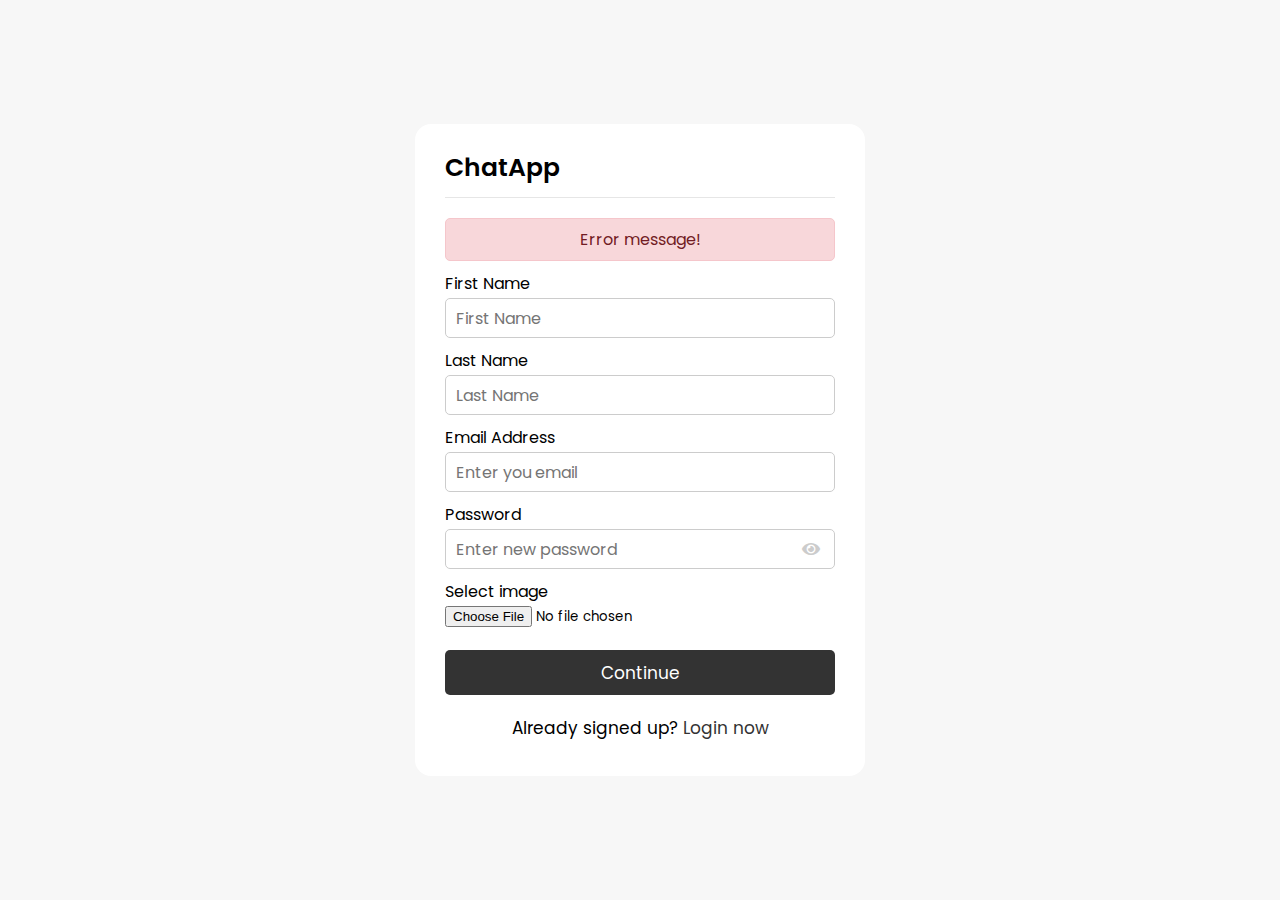
==== index.html @ 695b5f01 "Inicio de repositorio" ====
<!DOCTYPE html>
<html lang="en">
<head>
    <meta charset="UTF-8">
    <meta http-equiv="X-UA-Compatible" content="IE=edge">
    <meta name="viewport" content="width=device-width, initial-scale=1.0">
    <link rel="stylesheet" href="style.css">
    <link rel="stylesheet" href="https://cdnjs.cloudflare.com/ajax/libs/font-awesome/5.15.2/css/all.min.css"/>
    <title>ChatApp</title>
</head>
<body>
    <div class="wrapper">
        <section class="form signup"> 
            <header>ChatApp</header>
            <form action="#">
                <div class="error-txt">Error message!</div>
                <div class="name-details">
                    <div class="field input">
                        <label>First Name</label>
                        <input type="text" placeholder="First Name">
                    </div>
                    <div class="field input">
                        <label>Last Name</label>
                        <input type="text" placeholder="Last Name">
                    </div>
                    <div class="field input">
                        <label>Email Address</label>
                        <input type="text" placeholder="Enter you email">
                    </div>
                    <div class="field input">
                        <label>Password</label>
                        <input type="text" placeholder="Enter new password">
                        <i class="fas fa-eye"></i>
                    </div>
                    <div class="field">
                        <label>Select image</label>
                        <input type="file">
                    </div>
                    <div class="field button">
                        <input type="submit" value="Continue">
                    </div>   
                </div>
            </form>
            <div class="link">Already signed up? <a href="#">Login now</a></div>
        </section>
    </div>

</body>
</html>
---- style.css ----
@import url('https://fonts.googleapis.com/css2?family=Poppins:wght@200;300;400;500;600;700&display=swap');
*{
  margin: 0;
  padding: 0;
  box-sizing: border-box;
  text-decoration: none;
  font-family: 'Poppins', sans-serif;
}
body{
    display: flex;
    align-items: center;
    justify-content: center;
    min-height: 100vh;
    background-color: #f7f7f7;
}
.wrapper{
    background: #fff;
    width: 450px;
    border-radius: 16px;
    box-shadow: 0 0 128px 0 rgba(0,0,0,0.1)
                0 32px 64px -48px rgba(0,0,0,0.5);
}
/*Signup form CSS code*/
.form{
    padding: 25px 30px;
}
.form header{
    font-size: 25px;
    font-weight: 600;
    padding-bottom: 10px;
    border-bottom: 1px solid #e6e6e6;   
}
.form form{
    margin: 20px 0;
}
.form form .error-txt{
    color: #721c24;
    background:#f8d7da;
    padding: 8px 10px;
    text-align: center;
    border-radius: 5px;
    margin-bottom: 10px;
    border: 1px solid #f5c6cb;
}

.form form .field{
    display: flex;
    position: relative;
    flex-direction: column;
    margin-bottom: 10px;
}

.form form .field label{
    margin-bottom: 2px;
}

.form form .input input{
    outline: none;
}

.form form .input input{
    height: 40px;
    width: 100%;
    font-size: 16px;
    padding: 0 10px;
    border: 1px solid #ccc;
    border-radius: 5px;
}
.form form .image input{
    font-size: 17px;
}

.form form .button input{
    margin-top: 13px;
    height: 45px;
    border: none;
    font-size: 17px;
    font-weight: 400;
    background: #333;
    color: #fff;
    border-radius: 5px;
    cursor: pointer;
}

.form form .field i{
    position: absolute;
    right: 15px;
    color: #ccc;
    top: 70%;
    transform: translateY(-50%);
    cursor: pointer;
}

.form .link{
    text-align: center;
    margin: 10px 0;
    font-size: 17px;
}
.form .link a{
    color: #333;
}
.form .link a:hover{
    text-decoration: underl
    ine;
}
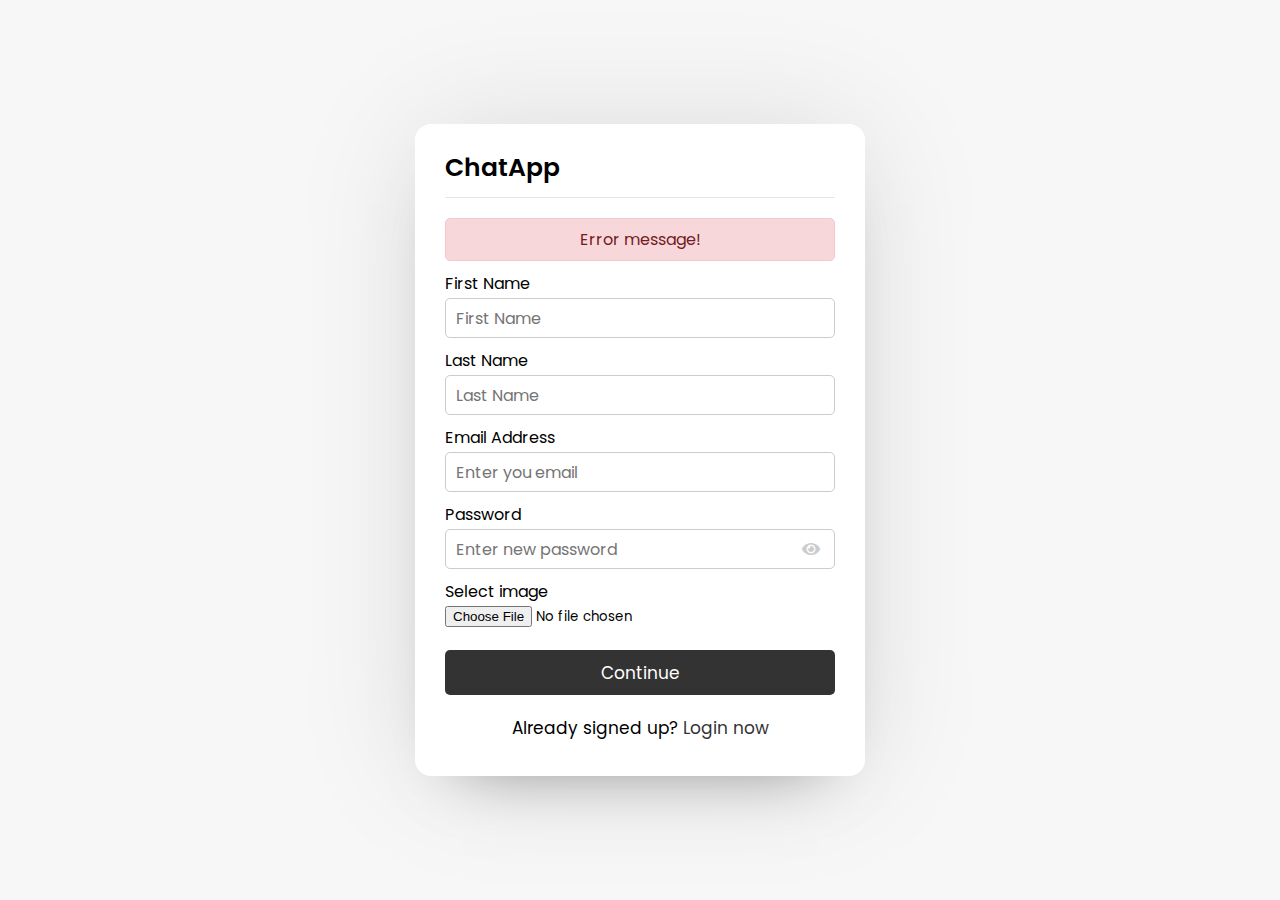
==== commit 19aca400: "Agregue carpeta javascript y togglebutton en password" ====
--- a/index.html
+++ b/index.html
@@ -29,7 +29,7 @@
                     </div>
                     <div class="field input">
                         <label>Password</label>
-                        <input type="text" placeholder="Enter new password">
+                        <input type="password" placeholder="Enter new password">
                         <i class="fas fa-eye"></i>
                     </div>
                     <div class="field">
@@ -44,6 +44,8 @@
             <div class="link">Already signed up? <a href="#">Login now</a></div>
         </section>
     </div>
+    
+    <script src="/javascript/pass-show-hide.js"></script>
 
 </body>
 </html>--- a/style.css
+++ b/style.css
@@ -17,9 +17,10 @@
     background: #fff;
     width: 450px;
     border-radius: 16px;
-    box-shadow: 0 0 128px 0 rgba(0,0,0,0.1)
-                0 32px 64px -48px rgba(0,0,0,0.5);
-}
+    box-shadow: 0 0 128px 0 rgba(0,0,0,0.1),
+              0 32px 64px -48px rgba(0,0,0,0.5);
+}
+
 /*Signup form CSS code*/
 .form{
     padding: 25px 30px;
@@ -42,22 +43,18 @@
     margin-bottom: 10px;
     border: 1px solid #f5c6cb;
 }
-
 .form form .field{
     display: flex;
     position: relative;
     flex-direction: column;
     margin-bottom: 10px;
 }
-
 .form form .field label{
     margin-bottom: 2px;
 }
-
 .form form .input input{
     outline: none;
 }
-
 .form form .input input{
     height: 40px;
     width: 100%;
@@ -69,7 +66,6 @@
 .form form .image input{
     font-size: 17px;
 }
-
 .form form .button input{
     margin-top: 13px;
     height: 45px;
@@ -81,7 +77,6 @@
     border-radius: 5px;
     cursor: pointer;
 }
-
 .form form .field i{
     position: absolute;
     right: 15px;
@@ -90,7 +85,11 @@
     transform: translateY(-50%);
     cursor: pointer;
 }
-
+.form form .field i.active::before{
+    color: #333;
+    content: "\f070";
+
+}
 .form .link{
     text-align: center;
     margin: 10px 0;
@@ -100,6 +99,212 @@
     color: #333;
 }
 .form .link a:hover{
-    text-decoration: underl
-    ine;
+    text-decoration: underline;
+}
+
+/*Users area css code*/
+.users{
+    padding: 25px 30px;
+}
+.users header,
+.users-list a{
+    display: flex;
+    align-items: center;
+    padding-bottom: 20px;
+    justify-content: space-between;
+    border-bottom: 1px solid #e6e6e6;
+}
+.wrapper img{
+    object-fit: cover;
+    border-radius: 50%;
+}
+:is(.users, .users-list) .content{
+    display: flex;
+    align-items: center;
+}
+.users header .content img{
+    height: 50px;
+    width: 50px;
+}
+:is(.users, .users-list) .details{
+    color: #000;
+    margin-left: 15px;
+}
+:is(.users, .users-list) .details span{
+    font-size: 18px;
+    font-weight: 500;
+}
+.users header .logout{
+    color: #fff;
+    font-size: 17px;
+    padding: 7px 15px;
+    background: #333;
+    border-radius: 5px;
+}
+.users .search{
+    margin: 20px 0;
+    display: flex;
+    align-items: center;
+    position: relative;
+    justify-content: space-between;
+}
+.users .search .text{
+    font-size: 18px;
+}
+.users .search input{
+   position: absolute;
+   height: 42px;
+   width: calc(100% - 50px);
+   border: 1px solid #ccc;
+   padding: 0 13px;
+   font-size: 16px;
+   border-radius: 5px;
+   outline: none;
+}
+.users .search button{
+    width: 47px;
+    height: 42px;
+    border: none;
+    outline: none;
+    color: #fff;
+    background: #333;
+    cursor: pointer;
+    font-size: 17px;
+    border-radius: 0 5px 5px 0;
+}
+.users-list{
+    max-height: 350px;
+    overflow-y: auto;
+}
+:is(.users-list, .chat-box)::-webkit-scrollbar{
+    width: 0px;
+}
+.users-list a{
+    margin-bottom: 10px;
+    page-break-after: 10px;
+    padding-right: 15px;
+    border-bottom-color: #f1f1f1;
+}
+.users-list a:last-child{
+    border: none;
+    margin-bottom: 0px;
+}
+.users-list a .content img{
+    height: 40px;
+    width: 40px;
+}
+.users-list a .content p{
+    color: #67676a;
+}
+.users-list a .status-dot{
+    font-size: 12px;
+    color: #468669;
+}
+
+/*We´ll use this class name in php to show offline status*/
+.users-list a .status-dot.offline{
+    color: #ccc;
+}
+
+/*Chat area CSS code*/
+.chat-area header{
+    display: flex;
+    align-items: center;
+    padding: 18px 30px;
+}
+.chat-area header .back-icon{
+    font-size: 18px;
+    color: #333;
+    
+}
+.chat-area header img{
+    height: 45px;
+    width: 45px;
+    margin: 0 15px;
+}
+.chat-area header span{
+    font-size: 17px;
+    font-weight: 500;
+}
+.chat-box{
+  position: relative;
+  min-height: 500px;
+  max-height: 500px;
+  overflow-y: auto;
+  padding: 10px 30px 20px 30px;
+  background: #f7f7f7;
+  box-shadow: inset 0 32px 32px -32px rgb(0 0 0 / 5%),
+              inset 0 -32px 32px -32px rgb(0 0 0 / 5%);
+}
+.chat-box .text{
+  position: absolute;
+  top: 45%;
+  left: 50%;
+  width: calc(100% - 50px);
+  text-align: center;
+  transform: translate(-50%, -50%);
+}
+.chat-box .chat{
+  margin: 15px 0;
+}
+.chat-box .chat p{
+  word-wrap: break-word;
+  padding: 8px 16px;
+  box-shadow: 0 0 32px rgb(0 0 0 / 8%),
+              0rem 16px 16px -16px rgb(0 0 0 / 10%);
+}
+.chat-box .outgoing{
+  display: flex;
+}
+.chat-box .outgoing .details{
+  margin-left: auto;
+  max-width: calc(100% - 130px);
+}
+.outgoing .details p{
+  background: #333;
+  color: #fff;
+  border-radius: 18px 18px 0 18px;
+}
+.chat-box .incoming{
+  display: flex;
+  align-items: flex-end;
+}
+.chat-box .incoming img{
+  height: 35px;
+  width: 35px;
+}
+.chat-box .incoming .details{
+  margin-right: auto;
+  margin-left: 10px;
+  max-width: calc(100% - 130px);
+}
+.incoming .details p{
+  background: #fff;
+  color: #333;
+  border-radius: 18px 18px 18px 0;
+}
+
+.chat-area .typing-area{
+    padding: 18px 30px;
+    display: flex;
+    justify-content: space-between;
+}
+.typing-area input{
+    height: 45px;
+    width: calc(100% - 58px);
+    font-size: 17px;
+    border: 1px solid #ccc;
+    padding: 0 13px;
+    border-radius: 5px 0 0 5px;
+    outline: none;
+}
+.typing-area button{
+    width: 55px;
+    border: none;
+    outline: none;
+    background: #333;
+    color: #fff;
+    font-size: 19px;
+    cursor: pointer;
+    border-radius: 0 5px 5px 0;
 }